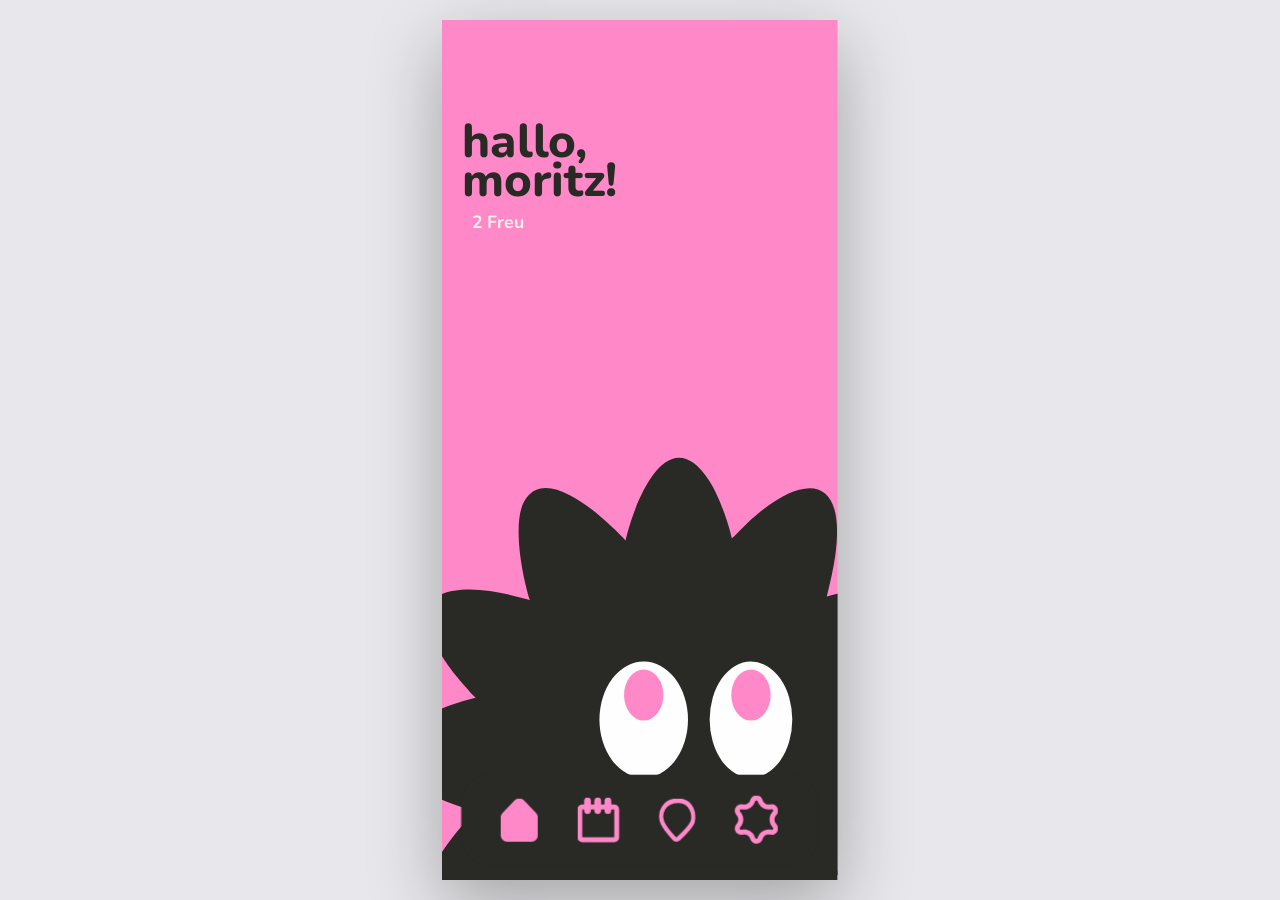
==== web/index.html @ 30013485 "Update styles and improve navigation feedback across multiple pages" ====
<!doctype html>
<html lang="en">
<head>
  <meta charset="utf-8">
  <meta name="viewport" content="width=device-width, initial-scale=1">
  <title>Unify — Home</title>
  <link rel="preconnect" href="https://fonts.googleapis.com">
  <link rel="preconnect" href="https://fonts.gstatic.com" crossorigin>
  <link href="https://fonts.googleapis.com/css2?family=Nunito:wght@300;400;500;600;700;800&display=swap" rel="stylesheet">
  <link rel="stylesheet" href="styles.css?v=14">
</head>
<body>
  <!-- ================= HOME / LANDING PAGE (402×874) ================= -->
  <div class="phone-stage">
  <div class="phone" data-screen="home">
    <div class="screen">

      <!-- HERO -->
      <section class="hero">
        <h1 class="hero__title" id="hero-title"><span id="tw-line1"></span><br><span id="tw-line2"></span></h1>
        <div class="hero__sub">
          <p><span id="tw-sub1"></span></p>
          <p><span id="tw-sub2"></span></p>
        </div>
      </section>

      <!-- DARK SECTION: cards + monster -->
      <section class="dark">
        <div class="dark__panel">
          <div class="cards">

            <!-- connect_now (expandable) -->
            <div class="card card--connect" data-expand>
              <div class="card__closed">
                <span class="card__bubble"><img src="assets/card_bubble_pink.svg?v=2" alt=""></span>
                <p class="card__label">connect now</p>
              </div>
              <div class="card__open panel panel--pink" aria-hidden="true">
                <div class="panel__header">
                  <p class="panel__title">connect now</p>
                  <div class="panel__divider"></div>
                </div>
                <div class="panel__time-row">
                  <p>11:30</p><p>until</p><p>12:00</p>
                </div>
                <div class="friends">
                  <div class="friend" style="left:14px; top:-1px; width:66.6px; height:62.2px;">
                    <img class="friend__figure" src="assets/friend_paul.svg" alt="" style="width:46.8px;height:29.3px;">
                    <p class="friend__name">Paul</p>
                  </div>
                  <div class="friend" style="left:128.75px; top:-1px; width:94px; height:87.7px;">
                    <img class="friend__figure" src="assets/friend_nam.svg" alt="" style="width:66.6px;height:49.6px;">
                    <p class="friend__name friend__name--lg">Nam</p>
                  </div>
                  <div class="friend" style="left:51px; top:92px; width:66.6px; height:62.2px;">
                    <img class="friend__figure" src="assets/friend_greg.svg" alt="" style="width:47.2px;height:30.7px;">
                    <p class="friend__name">Greg</p>
                  </div>
                  <div class="friend" style="left:193px; top:95px; width:89px; height:83px;">
                    <img class="friend__figure" src="assets/friend_yas.svg" alt="" style="width:55.2px;height:50.8px;">
                    <p class="friend__name friend__name--md">Yas</p>
                  </div>
                  <div class="friend" style="left:259px; top:37px; width:66.6px; height:62.2px;">
                    <img class="friend__figure" src="assets/friend_moritz.svg" alt="" style="width:43.5px;height:32.6px;">
                    <p class="friend__name">Moritz</p>
                  </div>
                </div>
                <div class="panel__face" style="right:0; bottom:-37px;">
                  <span class="panel__face-pill panel__face-pill--pink"></span>
                  <span class="panel__face-btn"><img src="assets/icon_arrow.svg" alt=""></span>
                </div>
              </div>
            </div>


            <!-- socials (expandable) -->
            <div class="card card--socials" data-expand>
              <div class="card__closed">
                <span class="card__bubble"><img src="assets/card_bubble_cream.svg?v=2" alt=""></span>
                <p class="card__label">socials</p>
              </div>
              <div class="card__open panel panel--cream" aria-hidden="true">
                <div class="panel__header">
                  <p class="panel__title">socials</p>
                  <div class="panel__divider"></div>
                </div>
                <p class="panel__sub">activities past 16:00</p>
                <div class="posters">
                  <img class="poster" src="assets/poster_1.png" alt="" style="left:22.5px; top:15.3px; width:150.5px; height:150.5px;">
                  <img class="poster" src="assets/poster_2.png" alt="" style="left:184.7px; top:108.1px; width:150.5px; height:150.5px;">
                  <img class="poster" src="assets/poster_3.png" alt="" style="left:63.1px; top:197.3px; width:121.6px; height:121.6px;">
                </div>
                <div class="panel__face" style="right:0; bottom:-46px;">
                  <span class="panel__face-pill panel__face-pill--cream"></span>
                  <span class="panel__face-btn"><img src="assets/icon_arrow.svg" alt=""></span>
                </div>
              </div>
            </div>

            <!-- map (expandable) -->
            <div class="card card--map" data-expand>
              <div class="card__closed">
                <span class="card__bubble"><img src="assets/card_bubble_pink.svg?v=2" alt=""></span>
                <p class="card__label">map</p>
              </div>
              <div class="card__open panel panel--pink" aria-hidden="true">
                <div class="panel__header">
                  <p class="panel__title">map</p>
                  <div class="panel__divider"></div>
                </div>
                <p class="panel__sub">currently 3 friends nearby</p>
                <div class="floorplan"><img src="assets/map_floorplan.svg" alt="floor plan"></div>
                <div class="panel__face" style="right:0; bottom:-37px;">
                  <span class="panel__face-pill panel__face-pill--pink"></span>
                  <span class="panel__face-btn"><img src="assets/icon_arrow.svg" alt=""></span>
                </div>
              </div>
            </div>

          </div>
          <!-- extra scroll headroom so connect_now/socials have enough room
               to stay open before the sequence advances (see script below) -->
          <div class="scroll-spacer" aria-hidden="true"></div>
        </div>

        <!-- big monster illustration (spills off the left, clipped).
             Inlined (not <img>) so the two pupil paths can be targeted
             directly and animated with scroll — see the script below. -->
        <div class="monster" role="img" aria-label="Unify monster">
          <svg preserveAspectRatio="none" width="100%" height="100%" overflow="visible" style="display: block;" viewBox="0 0 503.52 474" fill="none" xmlns="http://www.w3.org/2000/svg">
            <g id="Screenshot 2026-06-24 at 18.11.37 1 [Vectorized]" clip-path="url(#clip0_0_416)">
              <path id="Vector" d="M186.543 133.907C194.816 97.4674 228.901 7.55931 271.755 73.532C281.043 87.83 290.869 114.847 294.488 131.714L294.894 131.385C298.94 128.064 305.722 120.569 309.387 117.082C358.848 70.0235 411.719 57.7138 399.79 148.489C397.955 162.443 394.511 176.875 391.071 190.983C396.555 189.039 402.361 187.937 407.791 186.499C444.591 176.749 518.297 170.38 487.658 234.307C477.286 255.952 459.733 275.848 443.328 292.962C466.949 297.456 516.236 315.688 529.148 336.076C555.402 377.539 467.707 403.922 443.128 409.734C462.915 430.786 489.928 460.013 494.773 490H-15.1655C-13.372 465.794 5.80219 440.572 21.0385 422.984C24.519 418.965 30.6049 412.056 34.3784 408.706L34.7286 408.401C13.4471 405.137 -33.8327 385.158 -46.2266 367.388C-74.3652 327.043 8.11912 299.767 34.2605 293.814C30.0256 290.122 26.9458 285.903 23.1058 281.725C-0.935405 255.569 -47.5685 189.261 19.7291 183.98C42.5207 182.192 66.9786 188.252 89.2903 194.452C81.3678 169.569 71.3204 116.104 83.5651 94.0887C106.458 52.9267 170.641 116.886 186.543 133.907Z" fill="#292925"/>
              <ellipse id="Vector_2" cx="314" cy="316" rx="42" ry="59" fill="#FEFEFE"/>
              <ellipse id="Vector_3" class="monster-pupil" cx="314" cy="291" rx="20" ry="26" fill="#FF88C8"/>
              <ellipse id="Vector_4" cx="205" cy="316" rx="45" ry="59" fill="#FEFEFE"/>
              <ellipse id="Vector_5" class="monster-pupil" cx="205" cy="291" rx="20" ry="26" fill="#FF88C8"/>
            </g>
            <defs>
              <clipPath id="clip0_0_416"><rect width="503.52" height="474" fill="white"/></clipPath>
            </defs>
          </svg>
        </div>
      </section>

    </div>

    <!-- BOTTOM NAV (fixed) -->
    <nav class="nav" aria-label="Primary">
      <button class="nav__btn nav__home" aria-label="Home" aria-current="page"><img src="assets/icon_home.svg" alt=""></button>
      <a class="nav__btn nav__cal" href="stundenplan.html" aria-label="Calendar"><img src="assets/icon_calendar.svg" alt=""></a>
      <a class="nav__btn nav__pin" href="map.html" aria-label="Map"><img src="assets/icon_pin.svg" alt=""></a>
      <button class="nav__btn nav__star" aria-label="Activities"><img src="assets/icon_star.svg" alt=""></button>
    </nav>
  </div>
  </div>

  <script>
    // Types out the hero heading + subtext letter by letter, like Claude's
    // own response-streaming animation: mildly randomized per-character
    // timing (not a robotic fixed interval) and a brief extra pause after
    // commas/exclamation marks so it reads naturally. No blinking cursor —
    // just the text appearing.
    (function () {
      var segments = [
        { el: document.getElementById('tw-line1'), text: 'hallo,' },
        { el: document.getElementById('tw-line2'), text: 'moritz!' },
        { el: document.getElementById('tw-sub1'),  text: '2 Freunde sind verfügbar,' },
        { el: document.getElementById('tw-sub2'),  text: '3 Aktivitäten später' }
      ];
      if (segments.some(function (s) { return !s.el; })) return;

      var BASE_DELAY = 24;    // ms, plus jitter below
      var START_DELAY = 350;  // ms before typing starts

      function delayFor(ch) {
        var d = BASE_DELAY + Math.random() * 20;
        if (ch === ',' || ch === '!') d += 90;
        return d;
      }

      function typeSegment(i) {
        if (i >= segments.length) return; // done
        var seg = segments[i];
        var chars = seg.text.split('');
        var idx = 0;
        (function step() {
          if (idx < chars.length) {
            seg.el.textContent += chars[idx];
            var d = delayFor(chars[idx]);
            idx++;
            setTimeout(step, d);
          } else {
            typeSegment(i + 1); // straight into the next segment, no pause
          }
        })();
      }

      setTimeout(function () { typeSegment(0); }, START_DELAY);
    })();

    // Scale the phone down so the whole 402×874 frame always fits the window.
    (function () {
      var MARGIN = 40; // breathing room around the phone
      function fit() {
        var s = Math.min(
          1,
          (window.innerHeight - MARGIN) / 874,
          (window.innerWidth - MARGIN) / 402
        );
        document.documentElement.style.setProperty('--scale', s);
      }
      fit();
      window.addEventListener('resize', fit);
    })();

    // Scroll-driven expand/collapse: only one card is open at a time, chosen
    // purely by CURRENT scroll position (not accumulated scroll history).
    // This is deliberately position-based rather than a distance-accumulating
    // stepper: a stepper "spends" a fixed budget of scroll distance going
    // forward, but connect_now's own reachable range (~767px, capped by its
    // own open height) is smaller than socials's (~905px) — so a step sized
    // generously enough for socials, when walked backward from the bottom,
    // could run out of budget before reaching scrollTop 0, causing an abrupt
    // jump back to connect instead of socials properly re-opening on the way
    // up. A pure function of scrollTop has no history to run out of: the same
    // position always yields the same open card, so scrolling up naturally
    // re-opens each one in reverse, exactly mirroring the way down.
    (function () {
      var screenEl = document.querySelector('.screen');
      var cards = Array.prototype.slice.call(document.querySelectorAll('.card[data-expand]'));
      if (!screenEl || !cards.length) return;

      // connect_now's own reachable scroll range (while it's the only open
      // card) is normally capped at ~767px by its own open height, so
      // index.html's .scroll-spacer (see styles.css) adds a bit of extra
      // scrollable range purely to keep T1 safely reachable; the same fixed
      // spacer also extends socials's own reachable range (it has no fixed
      // upper threshold and always extends to the true bottom), so its
      // dwell time scales along with T1 automatically. The spacer has been
      // reduced twice since an earlier, larger pass (505px -> 223px -> 178px)
      // to shrink the empty scroll gap that appears after map opens; T1 has
      // stayed at 640 since the second pass.
      var T1 = 640; // connect stays open below this
      // No fixed upper threshold for socials — it stays open for as much of
      // the remaining scroll as physically exists (as generous as possible);
      // the true-bottom check below is what finally hands off to the last
      // card once there's genuinely nowhere further to scroll.

      function update() {
        var st = screenEl.scrollTop;
        var maxScroll = screenEl.scrollHeight - screenEl.clientHeight;
        var target;
        if (st <= 0) {
          target = 0;
        } else if (st >= maxScroll - 1) {
          target = cards.length - 1;
        } else if (st < T1) {
          target = 0;
        } else {
          target = 1;
        }
        cards.forEach(function (card, i) {
          card.classList.toggle('is-open', i === target);
        });
      }

      screenEl.addEventListener('scroll', update, { passive: true });

      update();
    })();

    // Monster's pupils (clean pink ellipses, ry=26, resting at cy=291) track
    // scroll position — translated straight down as the page scrolls. The
    // eye-whites are now clean ellipses (cy=316, ry=59) bottoming out at
    // y=375; at full travel the pupil's bottom edge (cy + ry + CAP = 291 +
    // 26 + 56 = 373) rests ~2px shy of the white's bottom so it visibly
    // touches without any risk of poking past the rounded edge.
    (function () {
      var screenEl = document.querySelector('.screen');
      var pupils = document.querySelectorAll('.monster-pupil');
      if (!screenEl || !pupils.length) return;

      var CAP = 56;   // px of downward travel at full effect
      var RAMP = 400; // px of scroll to reach the full cap

      function update() {
        var t = Math.min(1, Math.max(0, screenEl.scrollTop / RAMP));
        var y = t * CAP;
        pupils.forEach(function (p) {
          p.style.transform = 'translateY(' + y + 'px)';
        });
      }

      screenEl.addEventListener('scroll', update, { passive: true });

      update();
    })();

    // ===================== Bottom nav: bounce feedback on click =====================
    // Growing 1.3x on click, per .nav-bounce in styles.css. Navigation is left
    // to the browser's normal, immediate <a> behavior — no preventDefault/delay.
    // (An earlier version delayed navigation so the bounce could finish first,
    // but that made clicking feel sluggish, and also exposed a separate mismatch:
    // the CURRENT page's nav icon is a dark-filled asset, e.g. icon_calendar.svg,
    // while the same item on ITS OWN page is a solid-pink asset, e.g.
    // icon_calendar_filled.svg — so during that delay you'd see the dark icon
    // bounce, then only ~1s later, once the new page finally loaded, would it
    // "turn pink". Removing the delay collapses that into one immediate beat:
    // click → instant navigation → destination page renders with its already-pink
    // active icon, no perceptible gap between the bounce and the color change.)
    (function () {
      document.querySelectorAll('.nav__btn').forEach(function (btn) {
        btn.addEventListener('click', function () {
          // remove/reflow/re-add so a rapid re-click always restarts the animation
          btn.classList.remove('nav-bounce');
          void btn.offsetWidth;
          btn.classList.add('nav-bounce');
        });
      });
    })();
  </script>
</body>
</html>
---- web/styles.css ----
/* ============================================================
   Unify — design tokens (shared across all screens)
   Source of truth: Figma file mZYC8gCyBesazgN5qpV0JR
   Pages: "prototyping aktuell" + "Components aktuell"
   ============================================================ */
:root{
  /* colour */
  --pink:  #FF88C8;   /* hero bg, accents, active icon, bubble outline */
  --dark:  #292925;   /* dark section, monster, primary text */
  --cream: #F9F2EB;   /* card fill, inverse text, eye-whites */

  /* type — Nunito */
  --font: 'Nunito', system-ui, -apple-system, 'Segoe UI', Roboto, Helvetica, Arial, sans-serif;

  /* device */
  --screen-w: 402px;
  --screen-h: 874px;

  /* fit-to-viewport scale (set by the inline script in index.html) */
  --scale: 1;
}

*{ box-sizing:border-box; }
html,body{ margin:0; padding:0; }

body{
  font-family:var(--font);
  background:#e8e8ec;
  min-height:100vh;
  display:flex;
  align-items:center;
  justify-content:center;
  padding:20px;
  -webkit-font-smoothing:antialiased;
}

/* Reserves the *scaled* footprint so the page never overflows */
.phone-stage{
  flex:none;
  width:calc(var(--screen-w) * var(--scale));
  height:calc(var(--screen-h) * var(--scale));
}

/* ---------- Phone shell (Figma frame "landing page", 402×874) ---------- */
.phone{
  position:relative;
  width:var(--screen-w);
  height:var(--screen-h);
  background:var(--pink);
  overflow:hidden;
  box-shadow:0 24px 70px rgba(0,0,0,.30);
  transform:scale(var(--scale));
  transform-origin:top left;
}

/* Scrollable content (Figma "scroll") */
.screen{
  width:var(--screen-w);
  height:var(--screen-h);
  overflow-y:auto;
  overflow-x:hidden;
  overflow-anchor:none;          /* card open/close reflow must never auto-adjust scrollTop */
  scrollbar-width:none;          /* Firefox */
}
.screen::-webkit-scrollbar{ width:0; height:0; background:transparent; }

/* =========================== HERO (pink) =========================== */
.hero{
  height:395px;
  padding:103px 20px 35px;
  display:flex;
  flex-direction:column;
  align-items:flex-start;
  gap:10px;
}
.hero__title{
  margin:0;
  width:214px;
  font-weight:800;            /* Nunito ExtraBold */
  font-size:48px;
  line-height:40px;
  color:var(--dark);
}
.hero__sub{
  display:flex;
  flex-direction:column;
  gap:8px;
  width:265px;
}
.hero__sub p{
  margin:0;
  padding-left:10px;
  width:199px;
  font-weight:700;            /* Nunito Bold */
  font-size:18px;
  line-height:normal;
  color:var(--cream);
}

/* ======================= DARK SECTION + MONSTER ==================== */
.dark{
  position:relative;
  /* 470, i.e. 4px LESS than the monster's 474px height, so the dark panel
     starts 4px early and slides under the monster's (solid-dark) bottom edge.
     Both are #292925, so the overlap is invisible — but it closes the
     sub-pixel seam that otherwise let the pink background peek through
     between the figure and the panel (worse once the phone is scaled). */
  padding-top:470px;
  overflow:hidden;
  display:flex;
  flex-direction:column;
  align-items:center;
}
.dark__panel{
  width:100%;
  background:var(--dark);
  padding:15px;
  display:flex;
  flex-direction:column;
  align-items:center;
}
.monster{
  position:absolute;
  top:0;
  left:0;
  width:503.52px;
  height:474px;
  pointer-events:none;
}
.monster svg{ display:block; width:100%; height:100%; }
/* Pupils track scroll position via JS (see index.html), translated straight
   down as the page scrolls. A short transition smooths out the per-event
   jumps without introducing noticeable lag behind the actual scroll. */
.monster-pupil{ transition:transform .12s linear; }

/* ============================== CARDS ============================= */
.cards{
  width:100%;
  display:flex;
  flex-direction:column;
  align-items:center;
  gap:20px;
  padding-bottom:130px;       /* clears the fixed nav */
  isolation:isolate;
}
.card{
  position:relative;
  width:377px;
  flex:none;
  overflow:visible;
  transition:height .9s cubic-bezier(.4,0,.2,1);
}
/* Adds scroll headroom uniformly (regardless of which card is open) so the
   connect_now/socials dwell thresholds in index.html's scroll script are
   actually reachable — see the comment there for the exact numbers. */
.scroll-spacer{ width:100%; height:178px; flex:none; }
/* Two stacked states that cross-fade (opacity) AND scale/slide from the top
   edge, kept in sync with .card's own height transition above. Opacity
   alone rendered the open panel at its full, already-formed size the instant
   it started appearing, which read as "fading into existence" in place
   rather than actually growing/unfurling out of the closed bubble — adding
   a scaleY+translateY anchored to the top edge gives that growing motion.
   (A clip-path wipe was tried first for a literal reveal effect, but
   animating percentage-based clip-path on these auto-height absolutely-
   positioned elements made the closed bubble fail to render entirely in
   Safari — reverted to this more reliable transform-based approach.) */
.card__closed,
.card__open{
  position:absolute;
  top:0;
  left:0;
  width:377px;
  transform-origin:top center;
  transition:opacity .9s cubic-bezier(.4,0,.2,1), transform .9s cubic-bezier(.4,0,.2,1);
}
.card__open{ opacity:0; transform:scaleY(.75) translateY(-6px); pointer-events:none; }
.card.is-open .card__closed{ opacity:0; transform:scaleY(.75) translateY(-6px); pointer-events:none; }
.card.is-open .card__open{ opacity:1; transform:scaleY(1) translateY(0); }

/* ---------------------- Open panel (reconstructed) ------------------ */
.panel{
  box-sizing:border-box;
  width:377px;
  padding:20px 19px 40px;
  display:flex;
  flex-direction:column;
  align-items:flex-start;
  gap:12px;
  border-radius:43px;
}
.panel--pink{ background:var(--pink); }
.panel--cream{ background:var(--cream); border-radius:30px; padding-top:18px; }

.panel__header{ display:flex; flex-direction:column; align-items:flex-start; gap:6px; width:100%; }
.panel__title{
  margin:0;
  font-weight:800;
  font-size:48px;
  line-height:40px;
  color:var(--dark);
}
.panel__divider{ width:100%; height:3px; border-radius:1.5px; background:var(--dark); }

.panel__time-row{
  display:flex;
  align-items:center;
  justify-content:space-between;
  width:100%;
}
.panel__time-row p{ margin:0; font-weight:800; font-size:19px; color:var(--dark); white-space:nowrap; }
.panel__sub{ margin:0; font-weight:800; font-size:19px; color:var(--dark); }

/* connect_now: scattered friend blobs */
.friends{ position:relative; width:100%; height:188px; }
.friend{
  position:absolute;
  display:flex;
  flex-direction:column;
  align-items:center;
  justify-content:flex-end;
}
.friend__figure{ display:block; }
.friend__name{ margin:0; font-family:var(--font); font-weight:400; font-size:17.8px; color:var(--dark); white-space:nowrap; }
.friend__name--lg{ font-size:25.1px; }
.friend__name--md{ font-size:23.7px; }

/* Same slow drift + breathing scale as the socials posters, tuned per figure
   by how much clearance it actually has (worst-case reach = diagonal drift
   distance + scale-pulse growth, NOT a simple sum of the two axes — a 9px/7px
   diagonal move is a 11.4px reach, not 9px). Paul, Greg and Moritz each have
   30px+ of room on every side and move freely (worst reach ~11-14px each,
   comfortably under that). Nam and Yas sit only ~8px apart (their tightest
   pairing) so both stay noticeably more restrained — worst case each
   contributes ~3.8px, summing to ~7.4px, still under that 8px gap. */
.friend{ transform-origin:center; }
.friend:nth-of-type(1){ animation: drift-paul   12s ease-in-out infinite; animation-delay:-1.5s; }  /* Paul */
.friend:nth-of-type(2){ animation: drift-nam    15s ease-in-out infinite; animation-delay:-6s;   }  /* Nam */
.friend:nth-of-type(3){ animation: drift-greg   11s ease-in-out infinite; animation-delay:-3s;   }  /* Greg */
.friend:nth-of-type(4){ animation: drift-yas    14s ease-in-out infinite; animation-delay:-9s;   }  /* Yas */
.friend:nth-of-type(5){ animation: drift-moritz 13s ease-in-out infinite; animation-delay:-4.5s; }  /* Moritz */

/* socials: 3 circular activity posters */
.posters{ position:relative; width:346px; height:331.6px; }
.poster{ position:absolute; display:block; border-radius:50%; object-fit:cover; transform-origin:center; }
/* Tuned per poster by actual clearance, same idea as the friends above
   (worst-case reach = diagonal drift distance + scale-pulse growth). Poster
   1 sits 33-36px from its neighbors and moves the most dramatically (worst
   reach ~21px, leaving ~5.5px margin against its 36.4px pairing with poster
   2). Posters 2 and 3 are the tight pair (~19px apart) and stay more modest
   — worst reach ~9.6px and ~8px, summing to ~17.6px, ~1.6px under that
   19px gap. */
.poster:nth-of-type(1){ animation: drift-poster-a 16s ease-in-out infinite; animation-delay:-2s; }
.poster:nth-of-type(2){ animation: drift-poster-b 19s ease-in-out infinite; animation-delay:-8s; }
.poster:nth-of-type(3){ animation: drift-poster-c 17s ease-in-out infinite; animation-delay:-11s; }

/* Translate distances bumped up (scale pulses left untouched, per request)
   — Paul/Greg/Moritz have 30px+ clearance so they got a full 1.4x boost;
   Nam/Yas only have ~8px between them (already near their collision margin)
   so they got a smaller, still-safe 1.1x nudge instead. */
@keyframes drift-paul{
  0%,100%{ transform:translate(0,0) scale(1); }
  33%{ transform:translate(12.6px,-9.8px) scale(1.07); }
  66%{ transform:translate(-8.4px,8.4px) scale(0.94); }
}
@keyframes drift-nam{
  0%,100%{ transform:translate(0,0) scale(1); }
  33%{ transform:translate(-1.87px,1.21px) scale(1.03); }
  66%{ transform:translate(1.21px,-1.87px) scale(0.97); }
}
@keyframes drift-greg{
  0%,100%{ transform:translate(0,0) scale(1); }
  33%{ transform:translate(9.8px,7.7px) scale(1.06); }
  66%{ transform:translate(-7px,-5.6px) scale(0.95); }
}
@keyframes drift-yas{
  0%,100%{ transform:translate(0,0) scale(1); }
  33%{ transform:translate(1.87px,-1.21px) scale(0.97); }
  66%{ transform:translate(-1.21px,1.87px) scale(1.03); }
}
@keyframes drift-moritz{
  0%,100%{ transform:translate(0,0) scale(1); }
  33%{ transform:translate(-9.8px,-7.7px) scale(1.06); }
  66%{ transform:translate(7px,5.6px) scale(0.95); }
}
@keyframes drift-poster-a{
  0%,100%{ transform:translate(0,0) scale(1); }
  33%{ transform:translate(13.75px,-11.9px) scale(1.09); }
  66%{ transform:translate(-8.1px,10px) scale(0.92); }
}
@keyframes drift-poster-b{
  0%,100%{ transform:translate(0,0) scale(1); }
  33%{ transform:translate(-4.6px,4.4px) scale(0.95); }
  66%{ transform:translate(2.9px,-2.4px) scale(1.05); }
}
@keyframes drift-poster-c{
  0%,100%{ transform:translate(0,0) scale(1); }
  33%{ transform:translate(4px,3.7px) scale(1.05); }
  66%{ transform:translate(-2.9px,-2.4px) scale(0.95); }
}

/* map: floor-plan illustration */
.floorplan{ display:flex; justify-content:center; width:100%; }
.floorplan img{ display:block; width:339px; height:auto; }

/* shared face (lip + round arrow button), pokes bottom-right.
   Same lip + button sizing as the socials activity card: an 80×80 lip whose
   semicircular bottom (r=40) is concentric with the 64px button (r=32), so the
   button sits perfectly centred inside an even 8px ring. Home keeps the arrow
   icon rather than the plus. */
.panel__face{ position:absolute; width:80px; height:80px; }
.panel__face-pill{
  position:absolute; inset:0;
  border-radius:0 0 999px 999px;
}
.panel__face-pill--pink{ background:var(--pink); }
.panel__face-pill--cream{ background:var(--cream); }
.panel__face-eyes{
  position:absolute;
  left:19px; top:27px;
  width:90.397px; height:71.653px;
  display:flex; align-items:center; justify-content:center;
}
.panel__face-eyes img{ display:block; width:79.324px; height:52.543px; transform:rotate(15.34deg); }
.panel__face-btn{
  position:absolute;
  left:8px; top:8px;          /* centred in the 80×80 lip */
  width:64px; height:64px;
  border-radius:999px;
  background:var(--dark);
  display:flex; align-items:center; justify-content:center;
}
.panel__face-btn img{ display:block; width:28px; height:16px; }
.card__bubble{ position:absolute; top:0; left:0; display:block; }
.card__bubble img{ display:block; width:100%; height:100%; }
.card__label{
  position:absolute;
  margin:0;
  font-weight:800;
  font-size:48px;
  line-height:40px;
  color:var(--dark);
  white-space:nowrap;
}
.card__eyes{
  position:absolute;
  display:block;
  width:67.561px;
  height:49.939px;
}
.card__eyes img{ display:block; width:100%; height:100%; }

/* first-on-top z-order (matches Figma itemReverseZIndex) */
.card--connect{ height:72px; z-index:4; }
.card--connect .card__bubble{ width:377px; height:118px; }
.card--connect .card__label{ left:15px; top:11px; }
.card--connect .card__eyes{ left:317px; top:33px; }

.card--small{ height:64px; z-index:3; }
.card--small .card__bubble{ width:294px; height:63.805px; }
.card--small .card__label{ left:13.293px; top:9.748px; }

.card--socials{ height:72px; z-index:2; }
.card--socials .card__bubble{ width:377px; height:118px; }
.card--socials .card__label{ left:15px; top:11px; }
.card--socials .card__eyes{ left:318px; top:33px; }

.card--map{ height:99px; z-index:1; }
.card--map .card__bubble{ width:377px; height:118px; }
.card--map .card__label{ left:15px; top:11px; }
.card--map .card__eyes{ left:317px; top:27px; }

/* expanded (open) heights — match the Figma Open variant heights */
.card--connect.is-open{ height:347px; }
.card--socials.is-open{ height:485px; }
.card--map.is-open{ height:401px; }
/* an open card floats above its neighbours while its face pokes into the gap */
.card.is-open{ z-index:10; }

/* =========================== BOTTOM NAV ========================== */
.nav{
  position:absolute;
  bottom:15px;
  left:50%;
  transform:translateX(-50%);
  width:363px;
  height:92px;
  background:var(--dark);
  border-radius:29.5px;
  display:flex;
  align-items:center;
  gap:40px;
  padding:4px 9px 5px 40px;
  /* Without an explicit z-index this defaults to auto, which loses to any
     descendant elsewhere on the page with a positive z-index (e.g. the
     friend-row face's z-index:1) regardless of DOM order — that let the
     stundenplan friend list's monster faces paint over the nav bar. */
  z-index:5;
}
.nav__btn{
  flex:none;
  display:block;
  padding:0;
  border:0;
  background:none;
  cursor:pointer;
}
.nav__btn img{ display:block; }

/* Shared bounce feedback for ANY bottom-nav button (both the standalone .nav
   on index/stundenplan and .map-sheet__nav-btn embedded in the map's pull-up
   sheet) — grows to 1.3x and springs back over ~1s. Applied/restarted via JS
   (each page's own nav-bounce IIFE) rather than :active, so a rapid re-click
   restarts it cleanly; navigation itself is immediate/undelayed. */
@keyframes nav-bounce{
  0%   { transform:scale(1); }
  35%  { transform:scale(1.3); }
  100% { transform:scale(1); }
}
.nav-bounce{ animation:nav-bounce 1s cubic-bezier(.34,1.56,.64,1) both; }
@media (prefers-reduced-motion: reduce){
  .nav-bounce{ animation:none; }
}
.nav__home img{ width:38px;  height:44px; }
.nav__cal  img{ width:43px;  height:46px; }
.nav__pin  img{ width:37px;  height:44px; }
.nav__star img{ width:44px;  height:49px; }
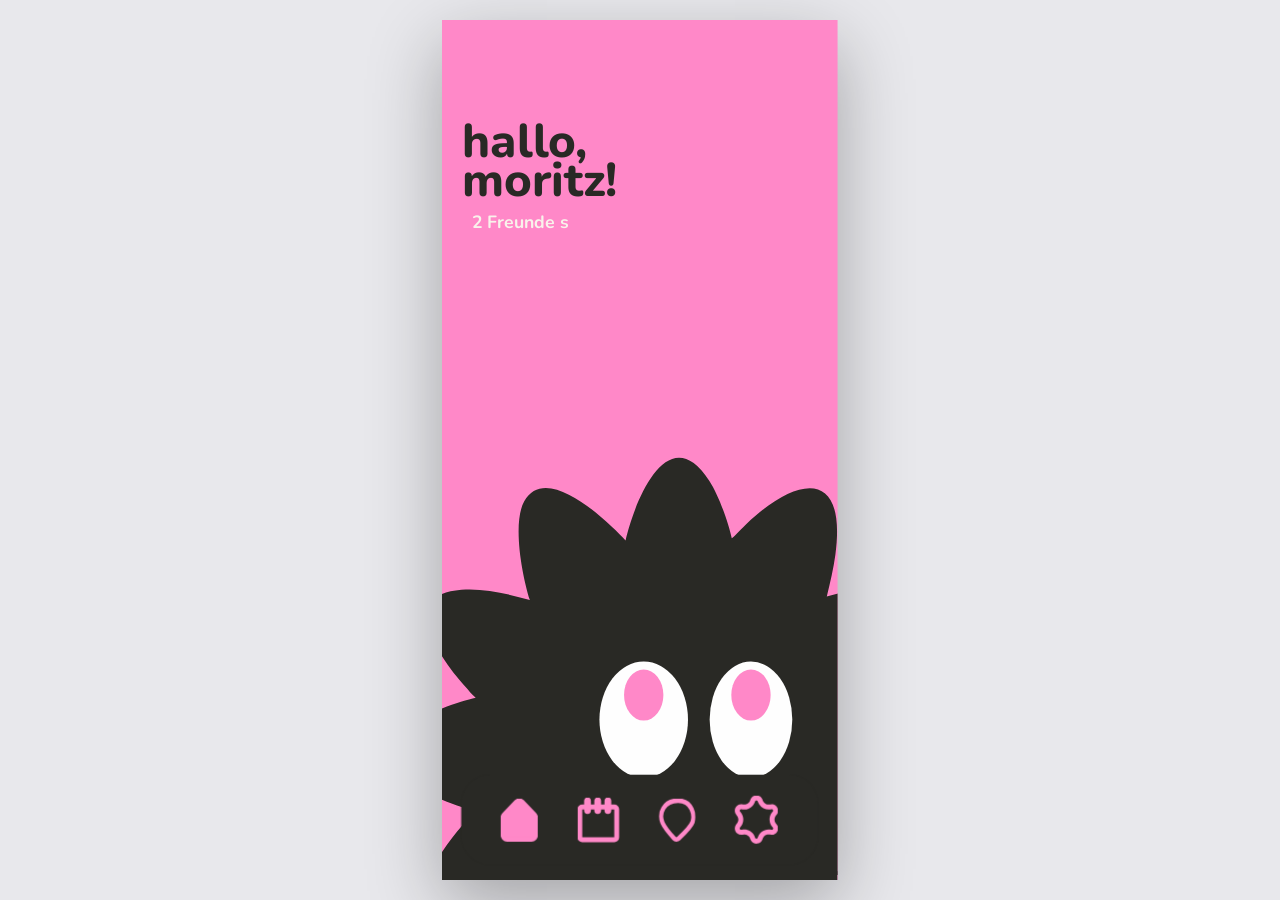
==== commit d5dd8f20: "Update stylesheet version and enhance navigation button animation for improved performance" ====
--- a/web/index.html
+++ b/web/index.html
@@ -7,7 +7,7 @@
   <link rel="preconnect" href="https://fonts.googleapis.com">
   <link rel="preconnect" href="https://fonts.gstatic.com" crossorigin>
   <link href="https://fonts.googleapis.com/css2?family=Nunito:wght@300;400;500;600;700;800&display=swap" rel="stylesheet">
-  <link rel="stylesheet" href="styles.css?v=14">
+  <link rel="stylesheet" href="styles.css?v=15">
 </head>
 <body>
   <!-- ================= HOME / LANDING PAGE (402×874) ================= -->
--- a/web/styles.css
+++ b/web/styles.css
@@ -408,15 +408,23 @@
 
 /* Shared bounce feedback for ANY bottom-nav button (both the standalone .nav
    on index/stundenplan and .map-sheet__nav-btn embedded in the map's pull-up
-   sheet) — grows to 1.3x and springs back over ~1s. Applied/restarted via JS
+   sheet) — grows to 1.2x and springs back over ~0.6s. Applied/restarted via JS
    (each page's own nav-bounce IIFE) rather than :active, so a rapid re-click
-   restarts it cleanly; navigation itself is immediate/undelayed. */
+   restarts it cleanly; navigation itself is immediate/undelayed.
+   The overshoot easing (that 1.56 briefly pushes PAST the target value — it's
+   what makes a spring feel springy) is set per-keyframe-segment, not once on
+   the whole animation. A single overshoot easing spread across three
+   keyframes (0%/40%/100%) warps both segments' timing at once, which reads as
+   a jerky double-bounce rather than one clean motion. Confining it to just the
+   settle segment (peak → 1) — with a plain ease-out for the initial pop — is
+   what actually reads as smooth. will-change hints the browser to composite
+   this on the GPU instead of repainting every frame. */
 @keyframes nav-bounce{
-  0%   { transform:scale(1); }
-  35%  { transform:scale(1.3); }
+  0%   { transform:scale(1);    animation-timing-function:ease-out; }
+  40%  { transform:scale(1.2);  animation-timing-function:cubic-bezier(.34,1.56,.64,1); }
   100% { transform:scale(1); }
 }
-.nav-bounce{ animation:nav-bounce 1s cubic-bezier(.34,1.56,.64,1) both; }
+.nav-bounce{ animation:nav-bounce .6s both; will-change:transform; }
 @media (prefers-reduced-motion: reduce){
   .nav-bounce{ animation:none; }
 }
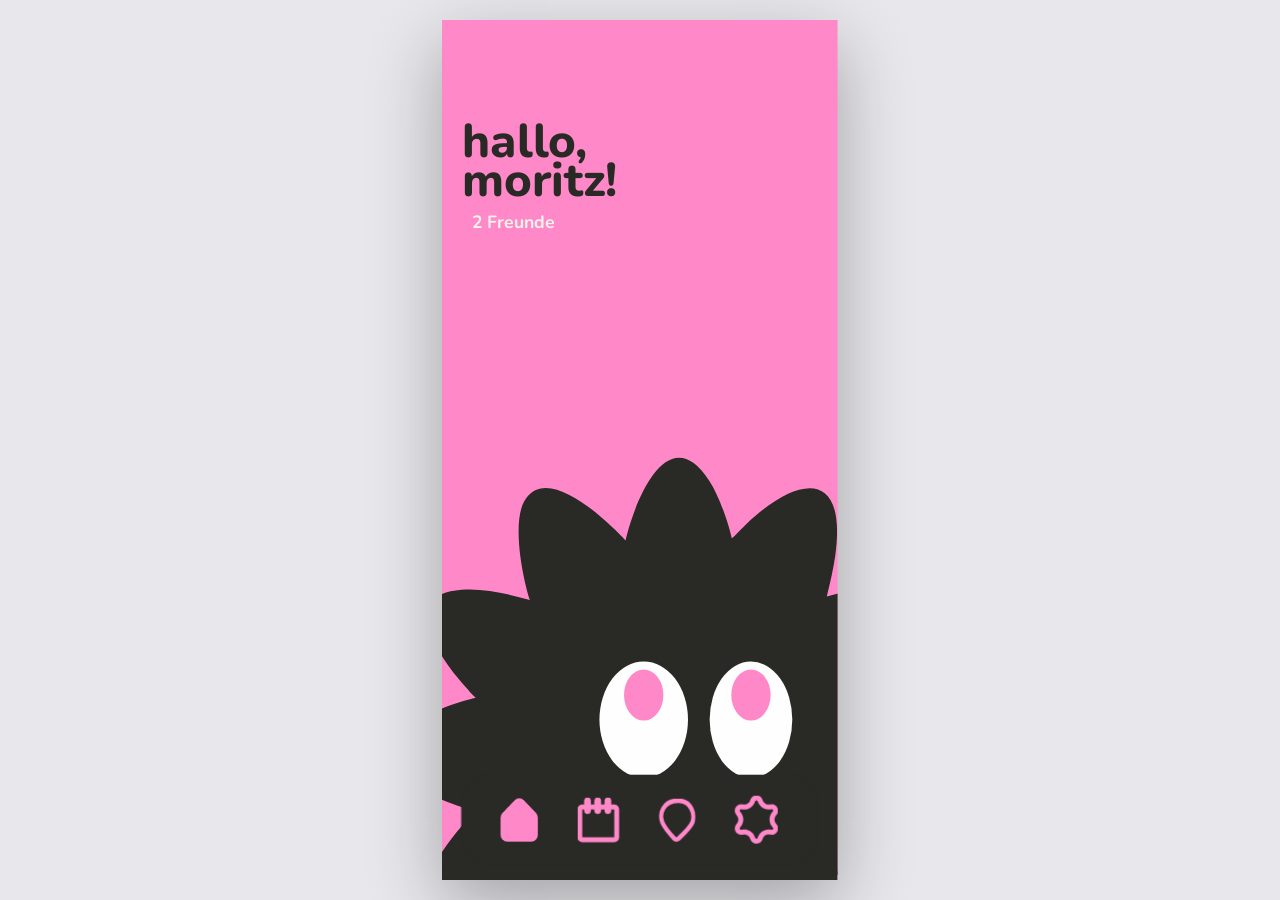
==== commit e5149e9f: "feat: update styles and navigation for settings page - Increment version of styles.css to v16 across" ====
--- a/web/index.html
+++ b/web/index.html
@@ -7,7 +7,7 @@
   <link rel="preconnect" href="https://fonts.googleapis.com">
   <link rel="preconnect" href="https://fonts.gstatic.com" crossorigin>
   <link href="https://fonts.googleapis.com/css2?family=Nunito:wght@300;400;500;600;700;800&display=swap" rel="stylesheet">
-  <link rel="stylesheet" href="styles.css?v=15">
+  <link rel="stylesheet" href="styles.css?v=16">
 </head>
 <body>
   <!-- ================= HOME / LANDING PAGE (402×874) ================= -->
@@ -149,7 +149,7 @@
       <button class="nav__btn nav__home" aria-label="Home" aria-current="page"><img src="assets/icon_home.svg" alt=""></button>
       <a class="nav__btn nav__cal" href="stundenplan.html" aria-label="Calendar"><img src="assets/icon_calendar.svg" alt=""></a>
       <a class="nav__btn nav__pin" href="map.html" aria-label="Map"><img src="assets/icon_pin.svg" alt=""></a>
-      <button class="nav__btn nav__star" aria-label="Activities"><img src="assets/icon_star.svg" alt=""></button>
+      <a class="nav__btn nav__star" href="settings.html" aria-label="Settings"><img src="assets/icon_star.svg" alt=""></a>
     </nav>
   </div>
   </div>
@@ -296,22 +296,23 @@
       update();
     })();
 
-    // ===================== Bottom nav: bounce feedback on click =====================
-    // Growing 1.3x on click, per .nav-bounce in styles.css. Navigation is left
-    // to the browser's normal, immediate <a> behavior — no preventDefault/delay.
-    // (An earlier version delayed navigation so the bounce could finish first,
-    // but that made clicking feel sluggish, and also exposed a separate mismatch:
-    // the CURRENT page's nav icon is a dark-filled asset, e.g. icon_calendar.svg,
-    // while the same item on ITS OWN page is a solid-pink asset, e.g.
-    // icon_calendar_filled.svg — so during that delay you'd see the dark icon
-    // bounce, then only ~1s later, once the new page finally loaded, would it
-    // "turn pink". Removing the delay collapses that into one immediate beat:
-    // click → instant navigation → destination page renders with its already-pink
-    // active icon, no perceptible gap between the bounce and the color change.)
-    (function () {
-      document.querySelectorAll('.nav__btn').forEach(function (btn) {
+    // ===================== Bottom nav: bounce feedback =====================
+    // Played on LOAD for whichever icon is aria-current="page" — not on click
+    // of a link that navigates away. Clicking a link starts tearing the page
+    // down in the same tick the class would be added, so that class sometimes
+    // never got a single frame to paint before the page unloaded (the exact
+    // "sometimes doesn't bounce" bug). Playing it as an entrance animation on
+    // the destination page instead is guaranteed to render every time, since
+    // that page isn't about to be replaced by anything.
+    (function () {
+      var current = document.querySelector('.nav__btn[aria-current="page"]');
+      if (current) current.classList.add('nav-bounce');
+
+      // Buttons with no href (this same non-navigating current-page button,
+      // or any future same-page action) still get a click-triggered restart —
+      // there's no navigation racing it, so the animation is reliable here too.
+      document.querySelectorAll('.nav__btn:not([href])').forEach(function (btn) {
         btn.addEventListener('click', function () {
-          // remove/reflow/re-add so a rapid re-click always restarts the animation
           btn.classList.remove('nav-bounce');
           void btn.offsetWidth;
           btn.classList.add('nav-bounce');
--- a/web/styles.css
+++ b/web/styles.css
@@ -406,25 +406,31 @@
 }
 .nav__btn img{ display:block; }
 
-/* Shared bounce feedback for ANY bottom-nav button (both the standalone .nav
+/* Shared "pop in" feedback for ANY bottom-nav button (both the standalone .nav
    on index/stundenplan and .map-sheet__nav-btn embedded in the map's pull-up
-   sheet) — grows to 1.2x and springs back over ~0.6s. Applied/restarted via JS
-   (each page's own nav-bounce IIFE) rather than :active, so a rapid re-click
-   restarts it cleanly; navigation itself is immediate/undelayed.
-   The overshoot easing (that 1.56 briefly pushes PAST the target value — it's
-   what makes a spring feel springy) is set per-keyframe-segment, not once on
-   the whole animation. A single overshoot easing spread across three
-   keyframes (0%/40%/100%) warps both segments' timing at once, which reads as
-   a jerky double-bounce rather than one clean motion. Confining it to just the
-   settle segment (peak → 1) — with a plain ease-out for the initial pop — is
-   what actually reads as smooth. will-change hints the browser to composite
-   this on the GPU instead of repainting every frame. */
+   sheet/settings panel) — grows to 1.2x and eases back down over ~0.5s.
+   Applied/restarted via JS rather than :active, so a rapid re-trigger restarts
+   it cleanly.
+   No overshoot anywhere (previously used a springy cubic-bezier that pushed
+   briefly PAST the target value — reads as "bouncy"/abrupt). A single
+   monotonic ease-in-out curve is used for the whole animation instead, which
+   is safe to apply once across all keyframes (unlike an overshoot curve,
+   which distorts multiple keyframe segments' timing at once and reads as
+   janky — see git history if this needs revisiting) and reads as one smooth
+   pop-and-settle rather than a spring.
+   Playing this reliably: it is NOT triggered on click of a link that
+   navigates away — that races the page unload and, per the exact bug this
+   replaced, sometimes never gets to paint a single frame. Instead each page's
+   own script plays it on load for whichever nav icon is aria-current="page" —
+   the destination page is guaranteed to render fully, so the animation always
+   plays, every time. will-change hints the browser to composite this on the
+   GPU instead of repainting every frame. */
 @keyframes nav-bounce{
-  0%   { transform:scale(1);    animation-timing-function:ease-out; }
-  40%  { transform:scale(1.2);  animation-timing-function:cubic-bezier(.34,1.56,.64,1); }
+  0%   { transform:scale(1); }
+  40%  { transform:scale(1.2); }
   100% { transform:scale(1); }
 }
-.nav-bounce{ animation:nav-bounce .6s both; will-change:transform; }
+.nav-bounce{ animation:nav-bounce .5s cubic-bezier(.4,0,.2,1) both; will-change:transform; }
 @media (prefers-reduced-motion: reduce){
   .nav-bounce{ animation:none; }
 }
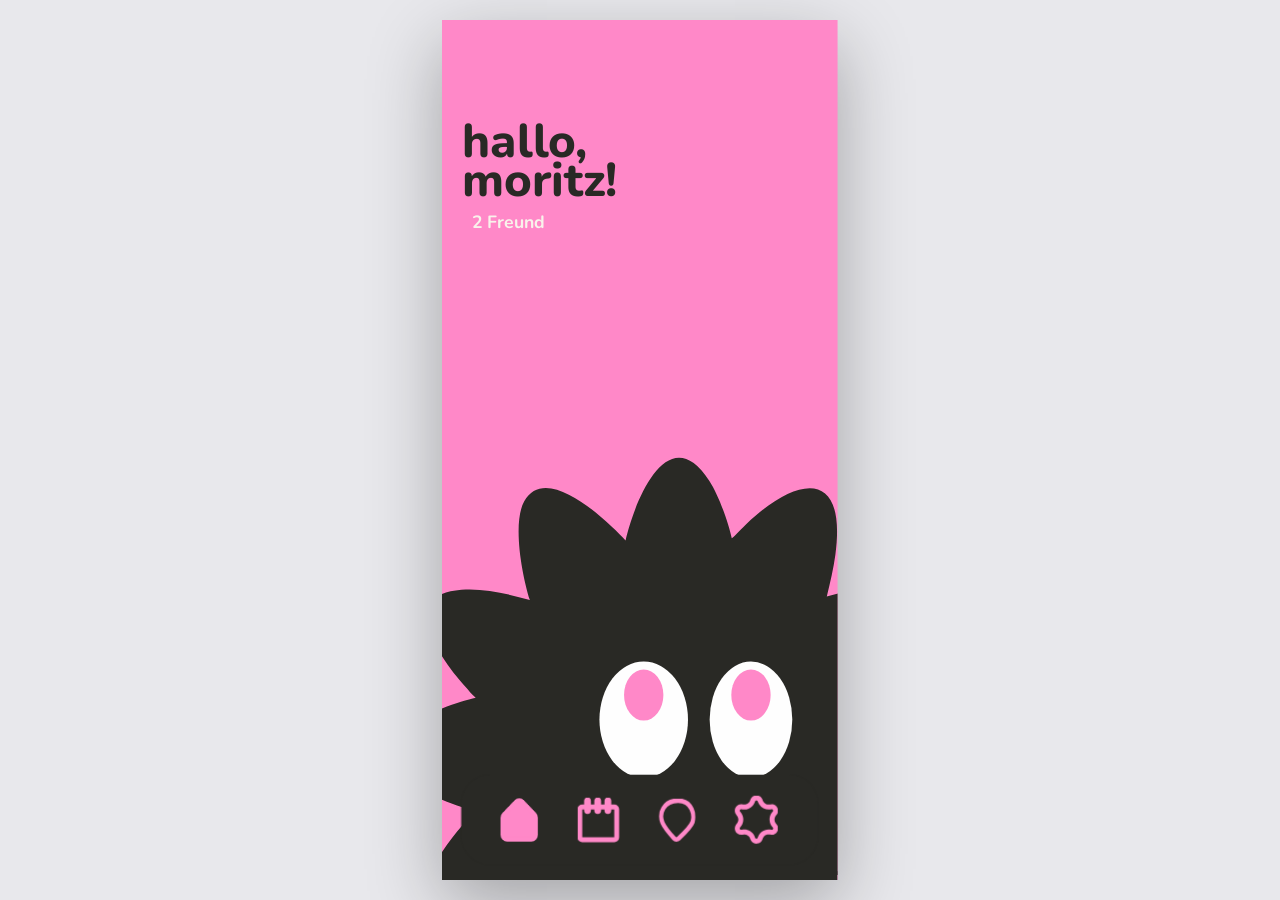
==== commit 7a3a4275: "feat: update styles, enhance navigation, and improve layout across multiple pages; add project docum" ====
--- a/web/index.html
+++ b/web/index.html
@@ -7,7 +7,7 @@
   <link rel="preconnect" href="https://fonts.googleapis.com">
   <link rel="preconnect" href="https://fonts.gstatic.com" crossorigin>
   <link href="https://fonts.googleapis.com/css2?family=Nunito:wght@300;400;500;600;700;800&display=swap" rel="stylesheet">
-  <link rel="stylesheet" href="styles.css?v=16">
+  <link rel="stylesheet" href="styles.css?v=17">
 </head>
 <body>
   <!-- ================= HOME / LANDING PAGE (402×874) ================= -->
@@ -296,6 +296,41 @@
       update();
     })();
 
+    // Wire the panel arrow buttons to the adjacent screens.
+    (function () {
+      var navTargets = {
+        connect: 'stundenplan.html',
+        socials: 'stundenplan.html?tab=socials',
+        map: 'map.html'
+      };
+
+      document.querySelectorAll('.card[data-expand]').forEach(function (card) {
+        var face = card.querySelector('.panel__face');
+        var btn = card.querySelector('.panel__face-btn');
+        if (!face || !btn) return;
+
+        function goToTarget(e) {
+          e.preventDefault();
+          e.stopPropagation();
+
+          var target = card.classList.contains('card--connect')
+            ? navTargets.connect
+            : card.classList.contains('card--socials')
+              ? navTargets.socials
+              : card.classList.contains('card--map')
+                ? navTargets.map
+                : null;
+
+          if (target) {
+            window.location.assign(target);
+          }
+        }
+
+        face.addEventListener('pointerup', goToTarget);
+        face.addEventListener('click', goToTarget);
+      });
+    })();
+
     // ===================== Bottom nav: bounce feedback =====================
     // Played on LOAD for whichever icon is aria-current="page" — not on click
     // of a link that navigates away. Clicking a link starts tearing the page
--- a/web/styles.css
+++ b/web/styles.css
@@ -145,6 +145,7 @@
 }
 .card{
   position:relative;
+  z-index:0;
   width:377px;
   flex:none;
   overflow:visible;
@@ -175,7 +176,7 @@
 }
 .card__open{ opacity:0; transform:scaleY(.75) translateY(-6px); pointer-events:none; }
 .card.is-open .card__closed{ opacity:0; transform:scaleY(.75) translateY(-6px); pointer-events:none; }
-.card.is-open .card__open{ opacity:1; transform:scaleY(1) translateY(0); }
+.card.is-open .card__open{ opacity:1; transform:scaleY(1) translateY(0); pointer-events:auto; }
 
 /* ---------------------- Open panel (reconstructed) ------------------ */
 .panel{
@@ -350,12 +351,12 @@
 .card__eyes img{ display:block; width:100%; height:100%; }
 
 /* first-on-top z-order (matches Figma itemReverseZIndex) */
-.card--connect{ height:72px; z-index:4; }
+.card--connect{ height:72px; z-index:3; }
 .card--connect .card__bubble{ width:377px; height:118px; }
 .card--connect .card__label{ left:15px; top:11px; }
 .card--connect .card__eyes{ left:317px; top:33px; }
 
-.card--small{ height:64px; z-index:3; }
+.card--small{ height:64px; z-index:2; }
 .card--small .card__bubble{ width:294px; height:63.805px; }
 .card--small .card__label{ left:13.293px; top:9.748px; }
 
@@ -373,8 +374,6 @@
 .card--connect.is-open{ height:347px; }
 .card--socials.is-open{ height:485px; }
 .card--map.is-open{ height:401px; }
-/* an open card floats above its neighbours while its face pokes into the gap */
-.card.is-open{ z-index:10; }
 
 /* =========================== BOTTOM NAV ========================== */
 .nav{
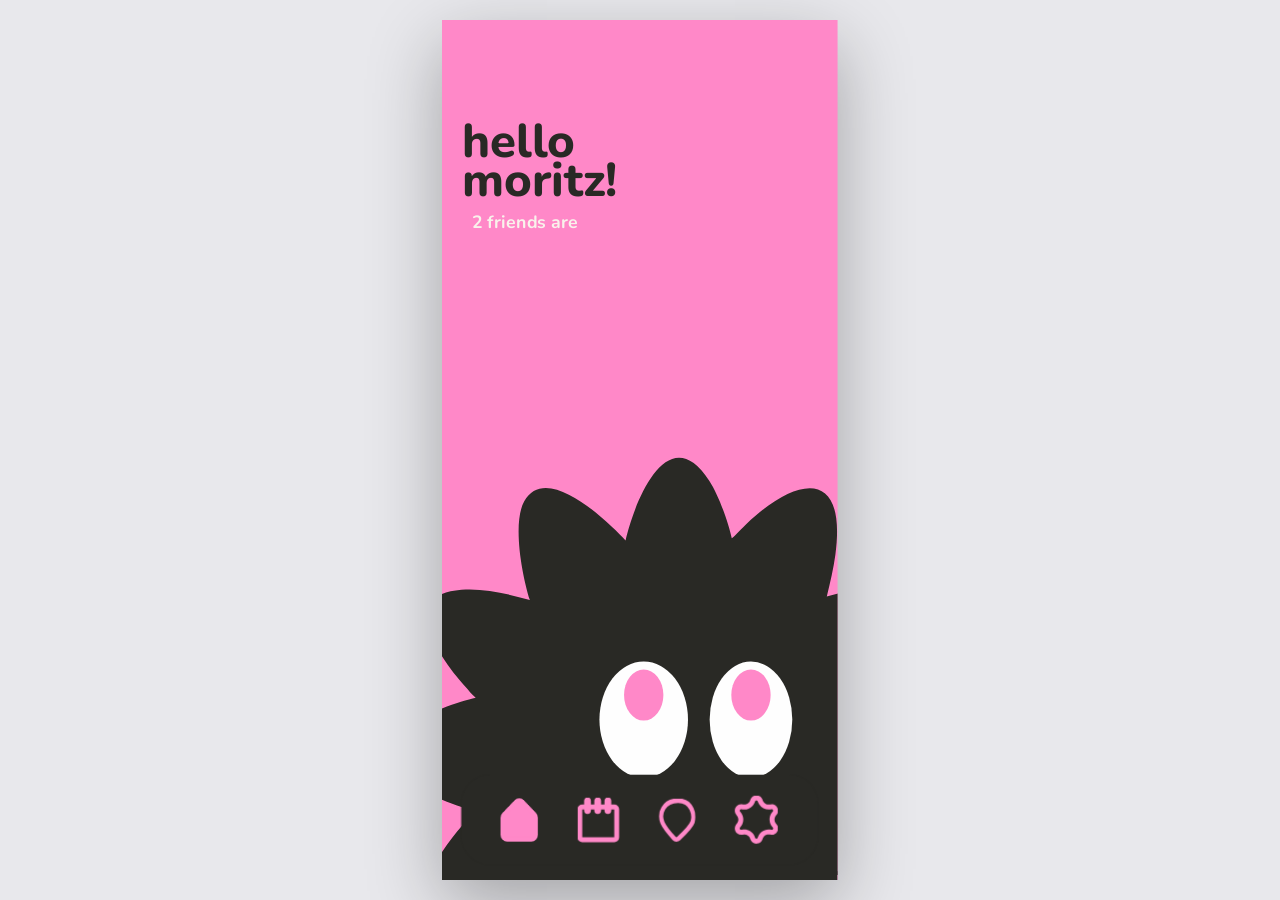
==== commit 5f41e864: "feat: update text content and styles across multiple pages; improve clarity and consistency" ====
--- a/web/index.html
+++ b/web/index.html
@@ -162,10 +162,10 @@
     // just the text appearing.
     (function () {
       var segments = [
-        { el: document.getElementById('tw-line1'), text: 'hallo,' },
+        { el: document.getElementById('tw-line1'), text: 'hello' },
         { el: document.getElementById('tw-line2'), text: 'moritz!' },
-        { el: document.getElementById('tw-sub1'),  text: '2 Freunde sind verfügbar,' },
-        { el: document.getElementById('tw-sub2'),  text: '3 Aktivitäten später' }
+        { el: document.getElementById('tw-sub1'),  text: '2 friends are available,' },
+        { el: document.getElementById('tw-sub2'),  text: '3 activities later' }
       ];
       if (segments.some(function (s) { return !s.el; })) return;
 
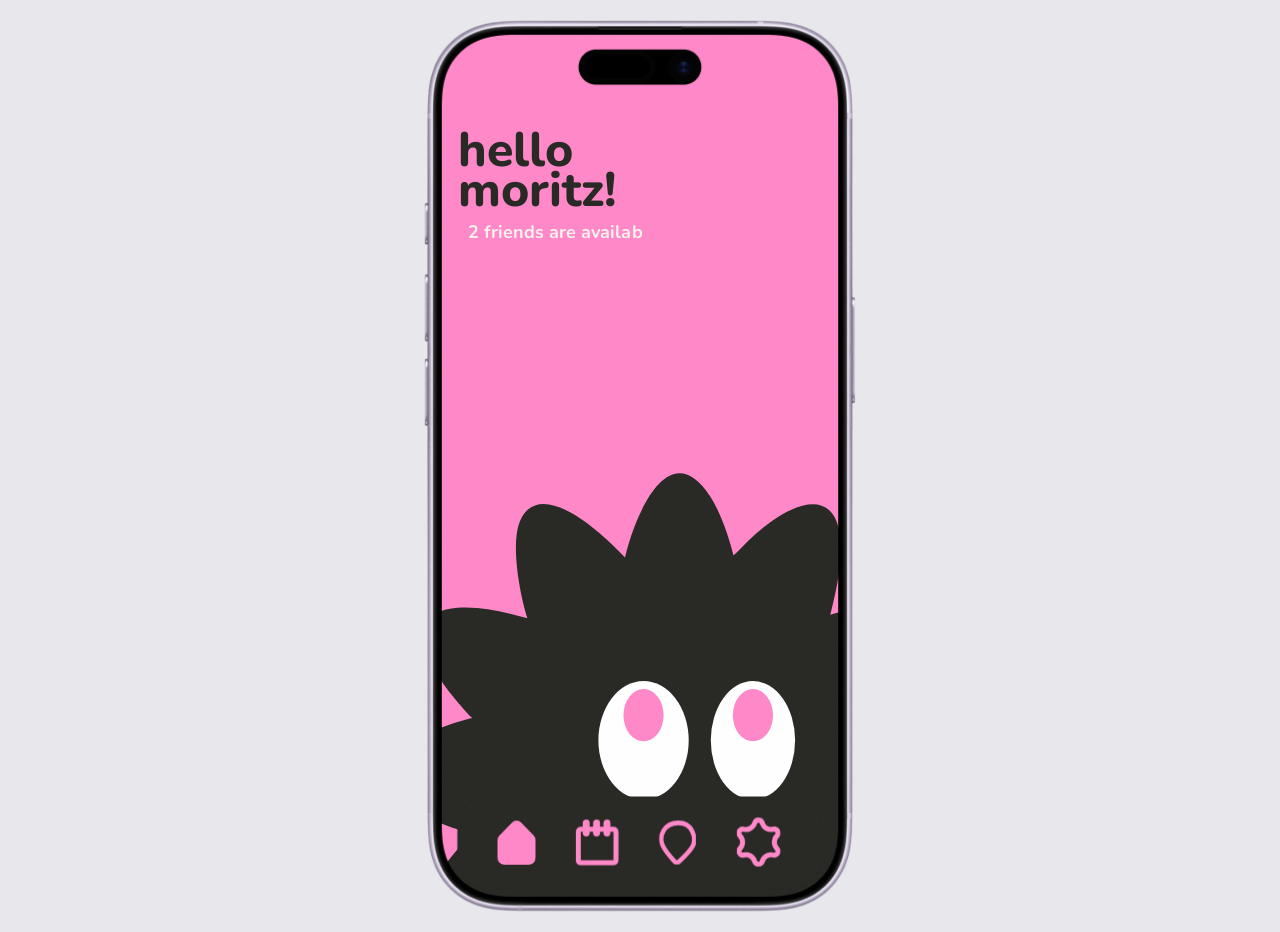
==== commit 93c4fbd7: "Update stylesheets and enhance phone frame design - Updated version query parameters for styles.css " ====
--- a/web/index.html
+++ b/web/index.html
@@ -7,7 +7,7 @@
   <link rel="preconnect" href="https://fonts.googleapis.com">
   <link rel="preconnect" href="https://fonts.gstatic.com" crossorigin>
   <link href="https://fonts.googleapis.com/css2?family=Nunito:wght@300;400;500;600;700;800&display=swap" rel="stylesheet">
-  <link rel="stylesheet" href="styles.css?v=17">
+  <link rel="stylesheet" href="styles.css?v=21">
 </head>
 <body>
   <!-- ================= HOME / LANDING PAGE (402×874) ================= -->
--- a/web/styles.css
+++ b/web/styles.css
@@ -34,22 +34,65 @@
   -webkit-font-smoothing:antialiased;
 }
 
+/* ---------- iPhone 17 device frame (licensed mockup, assets/iphone17_frame.png) ----------
+   Native image is 876×1808 with a TRUE transparent cutout (alpha:0) at
+   x:36–838, y:31–1775 (802×1744) — its aspect ratio is a near-exact 2×
+   match for our 402×874 screen (0.17px off at this scale), so the existing
+   design fits the cutout with no distortion. Displaying the frame at
+   0.501247× its native size makes the cutout land at exactly 402×874,
+   letting --screen-w/--screen-h stay the source of truth for content size.
+   .phone sits inside the stage at the cutout's scaled offset (18.04,
+   15.54) instead of filling it, and painting order is what actually forms
+   the frame: the bezel image (z-index:5) is opaque everywhere except that
+   cutout, so it covers the phone's edges everywhere but shows the screen
+   through cleanly in the middle. */
+:root{
+  --frame-w: 439.0923px;
+  --frame-h: 906.2544px;
+  --frame-offset-x: 18.0449px;
+  --frame-offset-y: 15.5387px;
+}
+
 /* Reserves the *scaled* footprint so the page never overflows */
 .phone-stage{
+  position:relative;
   flex:none;
-  width:calc(var(--screen-w) * var(--scale));
-  height:calc(var(--screen-h) * var(--scale));
+  width:calc(var(--frame-w) * var(--scale));
+  height:calc(var(--frame-h) * var(--scale));
+}
+.phone-stage::before{
+  content:"";
+  position:absolute; left:0; top:0;
+  width:var(--frame-w); height:var(--frame-h);
+  background:url('assets/iphone17_frame.png') no-repeat top left / var(--frame-w) var(--frame-h);
+  transform:scale(var(--scale));
+  transform-origin:top left;
+  z-index:5;
+  pointer-events:none;
 }
 
 /* ---------- Phone shell (Figma frame "landing page", 402×874) ---------- */
 .phone{
-  position:relative;
+  position:absolute;
+  left:0; top:0;
   width:var(--screen-w);
   height:var(--screen-h);
   background:var(--pink);
   overflow:hidden;
-  box-shadow:0 24px 70px rgba(0,0,0,.30);
-  transform:scale(var(--scale));
+  /* Matches the frame image's own cutout corner curve — without this the
+     phone's square corners poke past the bezel's rounded inner edge and
+     show as small triangular slivers outside the curve. */
+  border-radius:60px;
+  /* translate happens in native (unscaled) units first, then the whole
+     translated box is scaled together with the frame — NOT the reverse
+     order, which would scale the offset independently of the frame and
+     misalign the screen inside the cutout at any --scale other than 1.
+     The final scale(1.02) is a small extra zoom (about the phone's own
+     center — folded into the translate offset below, since transform-origin
+     stays top-left for the frame math above) that closes a hairline gap
+     between the screen content and the bezel's cutout edge that was left by
+     the cutout measurement being very slightly conservative. */
+  transform:scale(var(--scale)) translate(14.0249px, 6.7987px) scale(1.02);
   transform-origin:top left;
 }
 
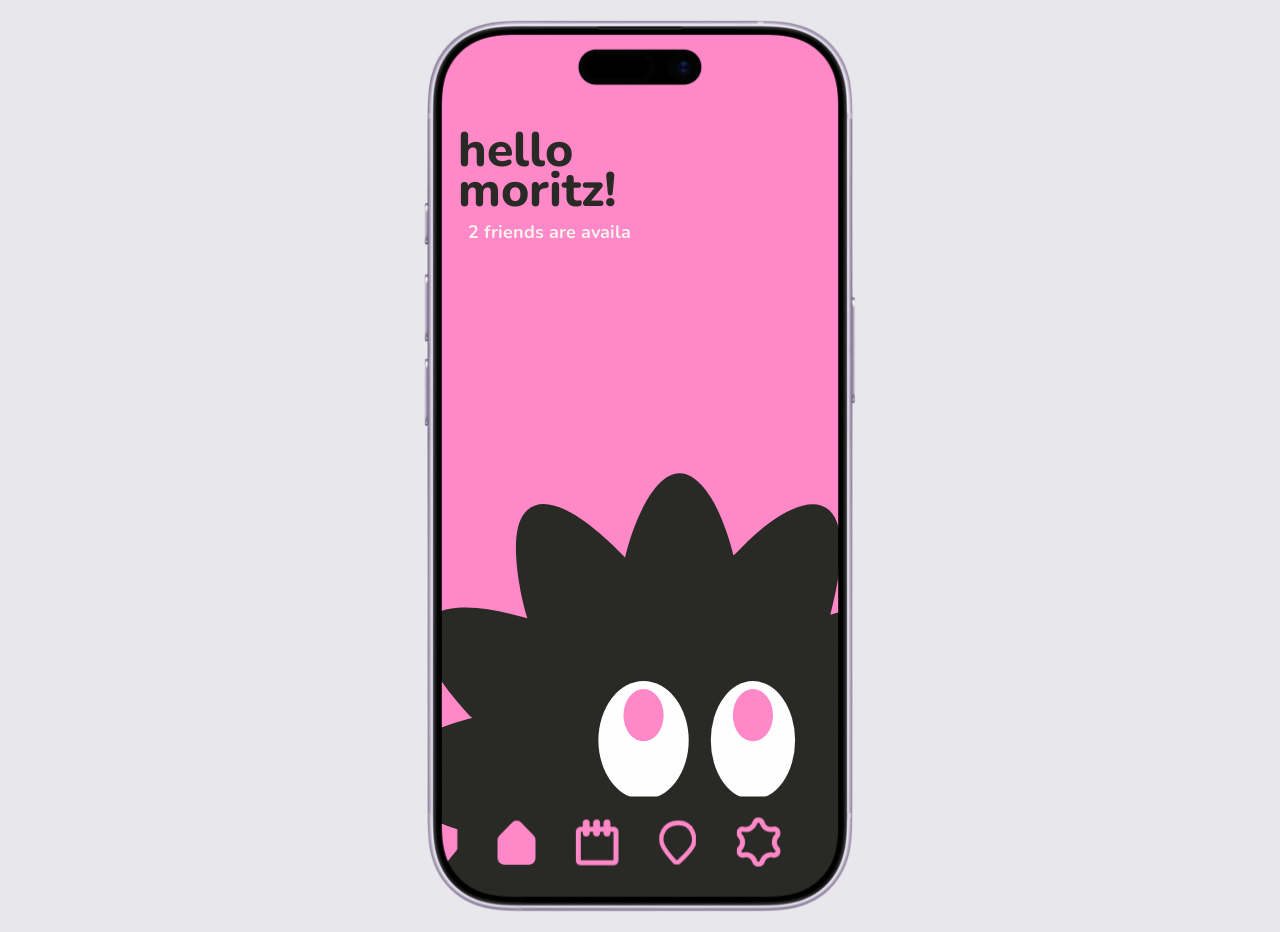
==== commit 92b4f3e0: "Update timetable and assets: Refactor course data to use duration instead of fixed time, enhance sch" ====
--- a/web/index.html
+++ b/web/index.html
@@ -238,9 +238,10 @@
       // upper threshold and always extends to the true bottom), so its
       // dwell time scales along with T1 automatically. The spacer has been
       // reduced twice since an earlier, larger pass (505px -> 223px -> 178px)
-      // to shrink the empty scroll gap that appears after map opens; T1 has
-      // stayed at 640 since the second pass.
-      var T1 = 640; // connect stays open below this
+      // to shrink the empty scroll gap that appears after map opens; T1 was
+      // 640, bumped +40 (connect's top tracks scrollTop ~1:1, so this moves
+      // the hand-off point ~40px higher on screen, per request).
+      var T1 = 680; // connect stays open below this
       // No fixed upper threshold for socials — it stays open for as much of
       // the remaining scroll as physically exists (as generous as possible);
       // the true-bottom check below is what finally hands off to the last
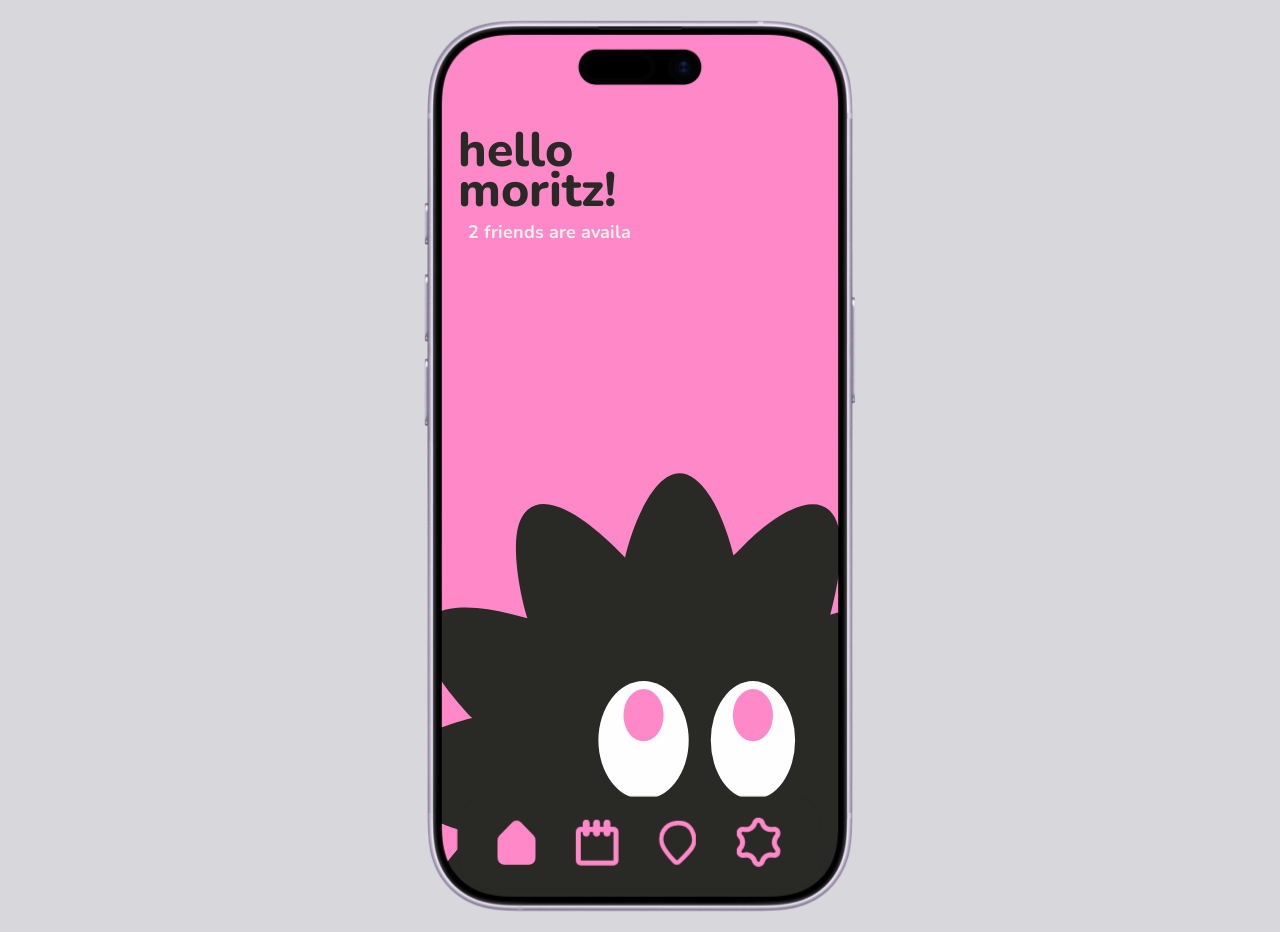
==== commit 310954a6: "Add custom cursor implementation for fine-pointer devices This commit introduces a custom app cursor" ====
--- a/web/index.html
+++ b/web/index.html
@@ -7,7 +7,7 @@
   <link rel="preconnect" href="https://fonts.googleapis.com">
   <link rel="preconnect" href="https://fonts.gstatic.com" crossorigin>
   <link href="https://fonts.googleapis.com/css2?family=Nunito:wght@300;400;500;600;700;800&display=swap" rel="stylesheet">
-  <link rel="stylesheet" href="styles.css?v=21">
+  <link rel="stylesheet" href="styles.css?v=38">
 </head>
 <body>
   <!-- ================= HOME / LANDING PAGE (402×874) ================= -->
@@ -41,26 +41,26 @@
                   <div class="panel__divider"></div>
                 </div>
                 <div class="panel__time-row">
-                  <p>11:30</p><p>until</p><p>12:00</p>
+                  <p>11:30 until 12:00</p>
                 </div>
                 <div class="friends">
-                  <div class="friend" style="left:14px; top:-1px; width:66.6px; height:62.2px;">
+                  <div class="friend" data-break="11:00 - 12:30" style="left:14px; top:19px; width:66.6px; height:62.2px;">
                     <img class="friend__figure" src="assets/friend_paul.svg" alt="" style="width:46.8px;height:29.3px;">
                     <p class="friend__name">Paul</p>
                   </div>
-                  <div class="friend" style="left:128.75px; top:-1px; width:94px; height:87.7px;">
+                  <div class="friend" data-break="11:15 - 12:45" style="left:128.75px; top:19px; width:94px; height:87.7px;">
                     <img class="friend__figure" src="assets/friend_nam.svg" alt="" style="width:66.6px;height:49.6px;">
                     <p class="friend__name friend__name--lg">Nam</p>
                   </div>
-                  <div class="friend" style="left:51px; top:92px; width:66.6px; height:62.2px;">
+                  <div class="friend" data-break="11:30 - 13:00" style="left:51px; top:112px; width:66.6px; height:62.2px;">
                     <img class="friend__figure" src="assets/friend_greg.svg" alt="" style="width:47.2px;height:30.7px;">
                     <p class="friend__name">Greg</p>
                   </div>
-                  <div class="friend" style="left:193px; top:95px; width:89px; height:83px;">
+                  <div class="friend" data-break="11:00 - 12:15" style="left:193px; top:115px; width:89px; height:83px;">
                     <img class="friend__figure" src="assets/friend_yas.svg" alt="" style="width:55.2px;height:50.8px;">
                     <p class="friend__name friend__name--md">Yas</p>
                   </div>
-                  <div class="friend" style="left:259px; top:37px; width:66.6px; height:62.2px;">
+                  <div class="friend" data-break="11:45 - 13:00" style="left:259px; top:57px; width:66.6px; height:62.2px;">
                     <img class="friend__figure" src="assets/friend_moritz.svg" alt="" style="width:43.5px;height:32.6px;">
                     <p class="friend__name">Moritz</p>
                   </div>
@@ -86,9 +86,10 @@
                 </div>
                 <p class="panel__sub">activities past 16:00</p>
                 <div class="posters">
-                  <img class="poster" src="assets/poster_1.png" alt="" style="left:22.5px; top:15.3px; width:150.5px; height:150.5px;">
-                  <img class="poster" src="assets/poster_2.png" alt="" style="left:184.7px; top:108.1px; width:150.5px; height:150.5px;">
-                  <img class="poster" src="assets/poster_3.png" alt="" style="left:63.1px; top:197.3px; width:121.6px; height:121.6px;">
+                  <img class="poster" src="assets/poster_1.png" alt="" style="left:15px; top:10px; width:121.6px; height:121.6px;">
+                  <img class="poster" src="assets/poster_umtrunk_uniparty.jpg" alt="" style="left:200px; top:35px; width:121.6px; height:121.6px;">
+                  <img class="poster" src="assets/poster_book_club.jpg" alt="" style="left:35px; top:165px; width:121.6px; height:121.6px;">
+                  <img class="poster" src="assets/poster_ted_talk.jpg" alt="" style="left:210px; top:190px; width:121.6px; height:121.6px;">
                 </div>
                 <div class="panel__face" style="right:0; bottom:-46px;">
                   <span class="panel__face-pill panel__face-pill--cream"></span>
@@ -108,8 +109,16 @@
                   <p class="panel__title">map</p>
                   <div class="panel__divider"></div>
                 </div>
-                <p class="panel__sub">currently 3 friends nearby</p>
-                <div class="floorplan"><img src="assets/map_floorplan.svg" alt="floor plan"></div>
+                <p class="panel__sub">currently <span style="color:var(--cream); display:inline-block; animation:floorplan-dot-pulse 2.4s ease-in-out infinite;">3</span> friends nearby</p>
+                <div class="floorplan">
+                  <div class="floorplan__inner">
+                    <img src="assets/map_floorplan_home.png" alt="floor plan">
+                    <span class="floorplan__dot" style="left:51.59%; top:30.88%;"></span>
+                    <span class="floorplan__dot" style="left:48.02%; top:37.88%;"></span>
+                    <span class="floorplan__dot" style="left:51.52%; top:44.28%;"></span>
+                    <span class="floorplan__dot" style="left:49.92%; top:65.53%;"></span>
+                  </div>
+                </div>
                 <div class="panel__face" style="right:0; bottom:-37px;">
                   <span class="panel__face-pill panel__face-pill--pink"></span>
                   <span class="panel__face-btn"><img src="assets/icon_arrow.svg" alt=""></span>
@@ -151,6 +160,23 @@
       <a class="nav__btn nav__pin" href="map.html" aria-label="Map"><img src="assets/icon_pin.svg" alt=""></a>
       <a class="nav__btn nav__star" href="settings.html" aria-label="Settings"><img src="assets/icon_star.svg" alt=""></a>
     </nav>
+
+    <!-- ================= MONSTER CARD OVERLAY ================= -->
+    <!-- Opens when a friend in the "connect now" panel is tapped — same pink
+         pill card design/mechanism as map.html's monster card (Figma node
+         2229:8243), showing "break" + that friend's break time instead of a
+         course. -->
+    <div class="home-monster-dim" id="homeMonsterDim"></div>
+    <div class="home-monster-overlay" id="homeMonsterOverlay" hidden>
+      <div class="home-monster-card">
+        <div class="home-monster-card__left">
+          <img class="home-monster-card__figur" id="homeMonsterCardFigur" src="" alt="">
+          <p class="home-monster-card__name" id="homeMonsterCardName"></p>
+        </div>
+        <div class="home-monster-card__divider"></div>
+        <p class="home-monster-card__info" id="homeMonsterCardInfo"></p>
+      </div>
+    </div>
   </div>
   </div>
 
@@ -165,7 +191,7 @@
         { el: document.getElementById('tw-line1'), text: 'hello' },
         { el: document.getElementById('tw-line2'), text: 'moritz!' },
         { el: document.getElementById('tw-sub1'),  text: '2 friends are available,' },
-        { el: document.getElementById('tw-sub2'),  text: '3 activities later' }
+        { el: document.getElementById('tw-sub2'),  text: '4 activities later' }
       ];
       if (segments.some(function (s) { return !s.el; })) return;
 
@@ -355,6 +381,45 @@
         });
       });
     })();
+
+    // ===================== Connect now: monster card overlay =====================
+    // Tapping a friend in the "connect now" panel opens the same pink pill
+    // card design used on the map (map.html's .map-monster-card), showing
+    // "break" + that friend's break time instead of a course.
+    (function () {
+      var overlay = document.getElementById('homeMonsterOverlay');
+      var dim = document.getElementById('homeMonsterDim');
+      var card = overlay.querySelector('.home-monster-card');
+      var figur = document.getElementById('homeMonsterCardFigur');
+      var name = document.getElementById('homeMonsterCardName');
+      var info = document.getElementById('homeMonsterCardInfo');
+
+      function open(friendEl) {
+        var img = friendEl.querySelector('.friend__figure');
+        figur.src = img.src;
+        figur.alt = img.alt;
+        name.textContent = friendEl.querySelector('.friend__name').textContent;
+        info.innerHTML = 'break<br>' + friendEl.getAttribute('data-break');
+        overlay.hidden = false;
+        requestAnimationFrame(function () {
+          overlay.classList.add('is-open');
+          dim.classList.add('is-open');
+        });
+      }
+      function close() {
+        overlay.classList.remove('is-open');
+        dim.classList.remove('is-open');
+        window.setTimeout(function () { overlay.hidden = true; }, 250);
+      }
+
+      document.querySelectorAll('.friends .friend').forEach(function (friendEl) {
+        friendEl.addEventListener('click', function () { open(friendEl); });
+      });
+      overlay.addEventListener('click', function (e) {
+        if (!card.contains(e.target)) close();
+      });
+    })();
   </script>
+  <script src="cursor.js?v=1"></script>
 </body>
 </html>
--- a/web/styles.css
+++ b/web/styles.css
@@ -23,9 +23,29 @@
 *{ box-sizing:border-box; }
 html,body{ margin:0; padding:0; }
 
+/* ---------- Custom cursor (see cursor.js) ----------
+   Hide the native cursor only once cursor.js has added the follower (it sets
+   .has-custom-cursor on <html>), so a script failure never leaves the user
+   with no cursor at all. */
+html.has-custom-cursor, html.has-custom-cursor *{ cursor:none !important; }
+.app-cursor{
+  position:fixed; left:0; top:0;
+  width:44px; height:44px;
+  border-radius:50%;
+  background:rgba(0,0,0,0.2);          /* black @ 20% */
+  border:2px solid #fff;               /* white ring */
+  box-sizing:border-box;
+  pointer-events:none;                 /* never intercepts clicks/hover */
+  z-index:2147483647;                  /* above the phone frame + everything */
+  opacity:0;                           /* revealed on first pointer move */
+  transition:opacity .15s ease, background-color .12s ease;
+  will-change:transform;
+}
+.app-cursor.is-down{ background:rgba(0,0,0,0.4); }   /* 40% while pressed */
+
 body{
   font-family:var(--font);
-  background:#e8e8ec;
+  background:#D8D7DC;
   min-height:100vh;
   display:flex;
   align-items:center;
@@ -248,7 +268,7 @@
 .panel__time-row{
   display:flex;
   align-items:center;
-  justify-content:space-between;
+  justify-content:flex-start;
   width:100%;
 }
 .panel__time-row p{ margin:0; font-weight:800; font-size:19px; color:var(--dark); white-space:nowrap; }
@@ -277,11 +297,11 @@
    pairing) so both stay noticeably more restrained — worst case each
    contributes ~3.8px, summing to ~7.4px, still under that 8px gap. */
 .friend{ transform-origin:center; }
-.friend:nth-of-type(1){ animation: drift-paul   12s ease-in-out infinite; animation-delay:-1.5s; }  /* Paul */
-.friend:nth-of-type(2){ animation: drift-nam    15s ease-in-out infinite; animation-delay:-6s;   }  /* Nam */
-.friend:nth-of-type(3){ animation: drift-greg   11s ease-in-out infinite; animation-delay:-3s;   }  /* Greg */
-.friend:nth-of-type(4){ animation: drift-yas    14s ease-in-out infinite; animation-delay:-9s;   }  /* Yas */
-.friend:nth-of-type(5){ animation: drift-moritz 13s ease-in-out infinite; animation-delay:-4.5s; }  /* Moritz */
+.friend:nth-of-type(1){ animation: drift-paul   8s   ease-in-out infinite; animation-delay:-1.5s; }  /* Paul */
+.friend:nth-of-type(2){ animation: drift-nam    9s   ease-in-out infinite; animation-delay:-6s;   }  /* Nam */
+.friend:nth-of-type(3){ animation: drift-greg   7.5s ease-in-out infinite; animation-delay:-3s;   }  /* Greg */
+.friend:nth-of-type(4){ animation: drift-yas    8.5s ease-in-out infinite; animation-delay:-9s;   }  /* Yas */
+.friend:nth-of-type(5){ animation: drift-moritz 8s   ease-in-out infinite; animation-delay:-4.5s; }  /* Moritz */
 
 /* socials: 3 circular activity posters */
 .posters{ position:relative; width:346px; height:331.6px; }
@@ -293,58 +313,110 @@
    2). Posters 2 and 3 are the tight pair (~19px apart) and stay more modest
    — worst reach ~9.6px and ~8px, summing to ~17.6px, ~1.6px under that
    19px gap. */
-.poster:nth-of-type(1){ animation: drift-poster-a 16s ease-in-out infinite; animation-delay:-2s; }
-.poster:nth-of-type(2){ animation: drift-poster-b 19s ease-in-out infinite; animation-delay:-8s; }
-.poster:nth-of-type(3){ animation: drift-poster-c 17s ease-in-out infinite; animation-delay:-11s; }
-
-/* Translate distances bumped up (scale pulses left untouched, per request)
-   — Paul/Greg/Moritz have 30px+ clearance so they got a full 1.4x boost;
-   Nam/Yas only have ~8px between them (already near their collision margin)
-   so they got a smaller, still-safe 1.1x nudge instead. */
+.poster:nth-of-type(1){ animation: drift-poster-a 11s   ease-in-out infinite; animation-delay:-2s;  }
+.poster:nth-of-type(2){ animation: drift-poster-b 13s   ease-in-out infinite; animation-delay:-8s;  }
+.poster:nth-of-type(3){ animation: drift-poster-c 12s   ease-in-out infinite; animation-delay:-11s; }
+.poster:nth-of-type(4){ animation: drift-poster-d 12.5s ease-in-out infinite; animation-delay:-5s;  }
+
+/* Translate distances bumped up again (faster + further for all five —
+   Nam/Yas specifically were nearly motionless before, now clearly moving
+   too, just kept in opposite phase to each other so they drift apart
+   instead of into one another given their tight ~8px clearance). */
 @keyframes drift-paul{
   0%,100%{ transform:translate(0,0) scale(1); }
-  33%{ transform:translate(12.6px,-9.8px) scale(1.07); }
-  66%{ transform:translate(-8.4px,8.4px) scale(0.94); }
+  33%{ transform:translate(17px,-13px) scale(1.09); }
+  66%{ transform:translate(-11px,11px) scale(0.92); }
 }
 @keyframes drift-nam{
   0%,100%{ transform:translate(0,0) scale(1); }
-  33%{ transform:translate(-1.87px,1.21px) scale(1.03); }
-  66%{ transform:translate(1.21px,-1.87px) scale(0.97); }
+  33%{ transform:translate(-6px,4px) scale(1.05); }
+  66%{ transform:translate(4px,-6px) scale(0.95); }
 }
 @keyframes drift-greg{
   0%,100%{ transform:translate(0,0) scale(1); }
-  33%{ transform:translate(9.8px,7.7px) scale(1.06); }
-  66%{ transform:translate(-7px,-5.6px) scale(0.95); }
+  33%{ transform:translate(13px,10px) scale(1.08); }
+  66%{ transform:translate(-9px,-7px) scale(0.93); }
 }
 @keyframes drift-yas{
   0%,100%{ transform:translate(0,0) scale(1); }
-  33%{ transform:translate(1.87px,-1.21px) scale(0.97); }
-  66%{ transform:translate(-1.21px,1.87px) scale(1.03); }
+  33%{ transform:translate(6px,-4px) scale(0.95); }
+  66%{ transform:translate(-4px,6px) scale(1.05); }
 }
 @keyframes drift-moritz{
   0%,100%{ transform:translate(0,0) scale(1); }
-  33%{ transform:translate(-9.8px,-7.7px) scale(1.06); }
-  66%{ transform:translate(7px,5.6px) scale(0.95); }
-}
+  33%{ transform:translate(-13px,-10px) scale(1.08); }
+  66%{ transform:translate(9px,7px) scale(0.93); }
+}
+/* Nine-stop closed loops tracing an actual orbit around the circle's resting
+   spot (instead of a handful of straight-line waypoints, which read as
+   "ping left, ping right" rather than a hover). Each stop's radius wobbles a
+   little instead of sitting on a perfect circle, so the loop feels organic
+   rather than mechanical; a/b/c/d each orbit at a different radius, rotation
+   direction and phase so the four circles never move in sync. Scale stays a
+   light, secondary "breathing" touch (~±3-4%) under the orbit motion. */
 @keyframes drift-poster-a{
-  0%,100%{ transform:translate(0,0) scale(1); }
-  33%{ transform:translate(13.75px,-11.9px) scale(1.09); }
-  66%{ transform:translate(-8.1px,10px) scale(0.92); }
+  0%,100%{ transform:translate(0,0)         scale(1);     }
+  12%     { transform:translate(10px,-6px) scale(1.015); }
+  25%     { transform:translate(14px,2px)  scale(0.985); }
+  37%     { transform:translate(10px,11px) scale(1.02);  }
+  50%     { transform:translate(-1px,15px) scale(0.98);  }
+  62%     { transform:translate(-12px,9px) scale(1.01);  }
+  75%     { transform:translate(-14px,-3px)scale(0.99);  }
+  87%     { transform:translate(-6px,-11px)scale(1.015); }
 }
 @keyframes drift-poster-b{
-  0%,100%{ transform:translate(0,0) scale(1); }
-  33%{ transform:translate(-4.6px,4.4px) scale(0.95); }
-  66%{ transform:translate(2.9px,-2.4px) scale(1.05); }
+  0%,100%{ transform:translate(0,0)         scale(1);    }
+  12%     { transform:translate(-7px,-6px)  scale(0.97); }
+  25%     { transform:translate(-11px,2px) scale(1.04); }
+  37%     { transform:translate(-8px,9px)   scale(0.96); }
+  50%     { transform:translate(1px,12px)   scale(1.03); }
+  62%     { transform:translate(9px,7px)    scale(0.98); }
+  75%     { transform:translate(11px,-3px)  scale(1.02); }
+  87%     { transform:translate(5px,-9px)   scale(0.97); }
 }
 @keyframes drift-poster-c{
-  0%,100%{ transform:translate(0,0) scale(1); }
-  33%{ transform:translate(4px,3.7px) scale(1.05); }
-  66%{ transform:translate(-2.9px,-2.4px) scale(0.95); }
+  0%,100%{ transform:translate(0,0)        scale(1);    }
+  12%     { transform:translate(6px,-7px)  scale(1.04); }
+  25%     { transform:translate(10px,1px)  scale(0.96); }
+  37%     { transform:translate(6px,9px)   scale(1.03); }
+  50%     { transform:translate(-3px,11px) scale(0.97); }
+  62%     { transform:translate(-9px,5px)  scale(1.02); }
+  75%     { transform:translate(-9px,-4px) scale(0.98); }
+  87%     { transform:translate(-2px,-9px) scale(1.03); }
+}
+@keyframes drift-poster-d{
+  0%,100%{ transform:translate(0,0)         scale(1);    }
+  12%     { transform:translate(-6px,7px)   scale(0.96); }
+  25%     { transform:translate(-2px,11px)  scale(1.04); }
+  37%     { transform:translate(7px,9px)    scale(0.97); }
+  50%     { transform:translate(11px,0px)   scale(1.02); }
+  62%     { transform:translate(7px,-8px)   scale(0.98); }
+  75%     { transform:translate(-2px,-11px) scale(1.03); }
+  87%     { transform:translate(-8px,-5px)  scale(0.96); }
 }
 
 /* map: floor-plan illustration */
-.floorplan{ display:flex; justify-content:center; width:100%; }
-.floorplan img{ display:block; width:339px; height:auto; }
+.floorplan{ display:flex; justify-content:center; width:100%; overflow:hidden; }
+.floorplan__inner{ position:relative; display:inline-block; }
+.floorplan img{ display:block; width:389.85px; height:auto; }
+/* The 4 plain cream dots are painted out of the PNG itself (replaced with
+   flat pink) — these overlay circles are the only thing drawing them now,
+   so fading their opacity actually fades the dot instead of just fading a
+   duplicate sitting on top of a still-solid one underneath. No per-dot
+   animation-delay, so all 4 fade in/out together. The ringed "you are
+   here" pin is untouched (still baked into the PNG, no overlay on it). */
+.floorplan__dot{
+  position:absolute;
+  width:15px; height:15px;
+  border-radius:50%;
+  background:#F9F2EB;
+  transform:translate(-50%,-50%);
+  animation:floorplan-dot-pulse 2.4s ease-in-out infinite;
+}
+@keyframes floorplan-dot-pulse{
+  0%,100%{ opacity:1; }
+  50%{ opacity:0.15; }
+}
 
 /* shared face (lip + round arrow button), pokes bottom-right.
    Same lip + button sizing as the socials activity card: an 80×80 lip whose
@@ -435,8 +507,13 @@
   /* Without an explicit z-index this defaults to auto, which loses to any
      descendant elsewhere on the page with a positive z-index (e.g. the
      friend-row face's z-index:1) regardless of DOM order — that let the
-     stundenplan friend list's monster faces paint over the nav bar. */
-  z-index:5;
+     stundenplan friend list's monster faces paint over the nav bar. Also
+     above .home-monster-dim (z-index:39, index.html's connect-now card
+     overlay) — the nav's own opaque background then simply occludes the dim
+     layer beneath it, so opening a monster card darkens everything BEHIND
+     the nav but leaves the nav itself unaffected, exactly as if the dim
+     layer had a cutout there. */
+  z-index:41;
 }
 .nav__btn{
   flex:none;
@@ -447,6 +524,50 @@
   cursor:pointer;
 }
 .nav__btn img{ display:block; }
+
+/* ---------- Connect-now monster card overlay ----------
+   Same pink pill card design/open-close mechanism as map.html's
+   .map-monster-card (Figma node 2229:8243) — monster figure stacked above
+   the name on the left, a vertical divider, then info stacked on the right.
+   Kept as its own home-scoped copy (not shared with map.css, which isn't
+   loaded on this page) since the two are independent per-page overlays. */
+.home-monster-dim{
+  position:absolute; inset:0;
+  background:rgba(41,41,37,0.55);
+  opacity:0;
+  pointer-events:none;
+  transition:opacity .25s ease;
+  z-index:39;
+}
+.home-monster-dim.is-open{ opacity:1; pointer-events:auto; }
+.home-monster-overlay{
+  position:absolute; inset:0;
+  z-index:40;
+  display:flex; align-items:center; justify-content:center;
+}
+.home-monster-overlay[hidden]{ display:none; }
+.home-monster-card{
+  position:relative;
+  min-width:322px; max-width:400px;
+  border-radius:31px;
+  background:var(--pink);
+  display:flex; flex-direction:row; align-items:stretch;
+  gap:19px;
+  padding:16px 20px 16px 13px;
+  box-sizing:border-box;
+  transform:scale(.85); opacity:0;
+  transition:transform .25s cubic-bezier(.34,1.56,.64,1), opacity .2s ease;
+}
+.home-monster-overlay.is-open .home-monster-card{ transform:scale(1); opacity:1; }
+.home-monster-card__left{ display:flex; flex-direction:column; align-items:flex-start; justify-content:space-between; flex-shrink:0; }
+.home-monster-card__figur{ width:61px; height:46px; object-fit:contain; display:block; }
+.home-monster-card__name{ margin:14px 0 0; font-family:var(--font); font-weight:800; font-size:28px; color:var(--dark); white-space:nowrap; }
+.home-monster-card__divider{ width:4px; align-self:stretch; background:var(--dark); border-radius:2px; flex-shrink:0; }
+.home-monster-card__info{ margin:0; font-family:var(--font); font-weight:700; font-size:24px; color:var(--dark); text-align:left; line-height:1.35; align-self:center; }
+@media (prefers-reduced-motion: reduce){
+  .home-monster-dim, .home-monster-card{ transition:none; }
+}
+.friends .friend{ cursor:pointer; }
 
 /* Shared "pop in" feedback for ANY bottom-nav button (both the standalone .nav
    on index/stundenplan and .map-sheet__nav-btn embedded in the map's pull-up
